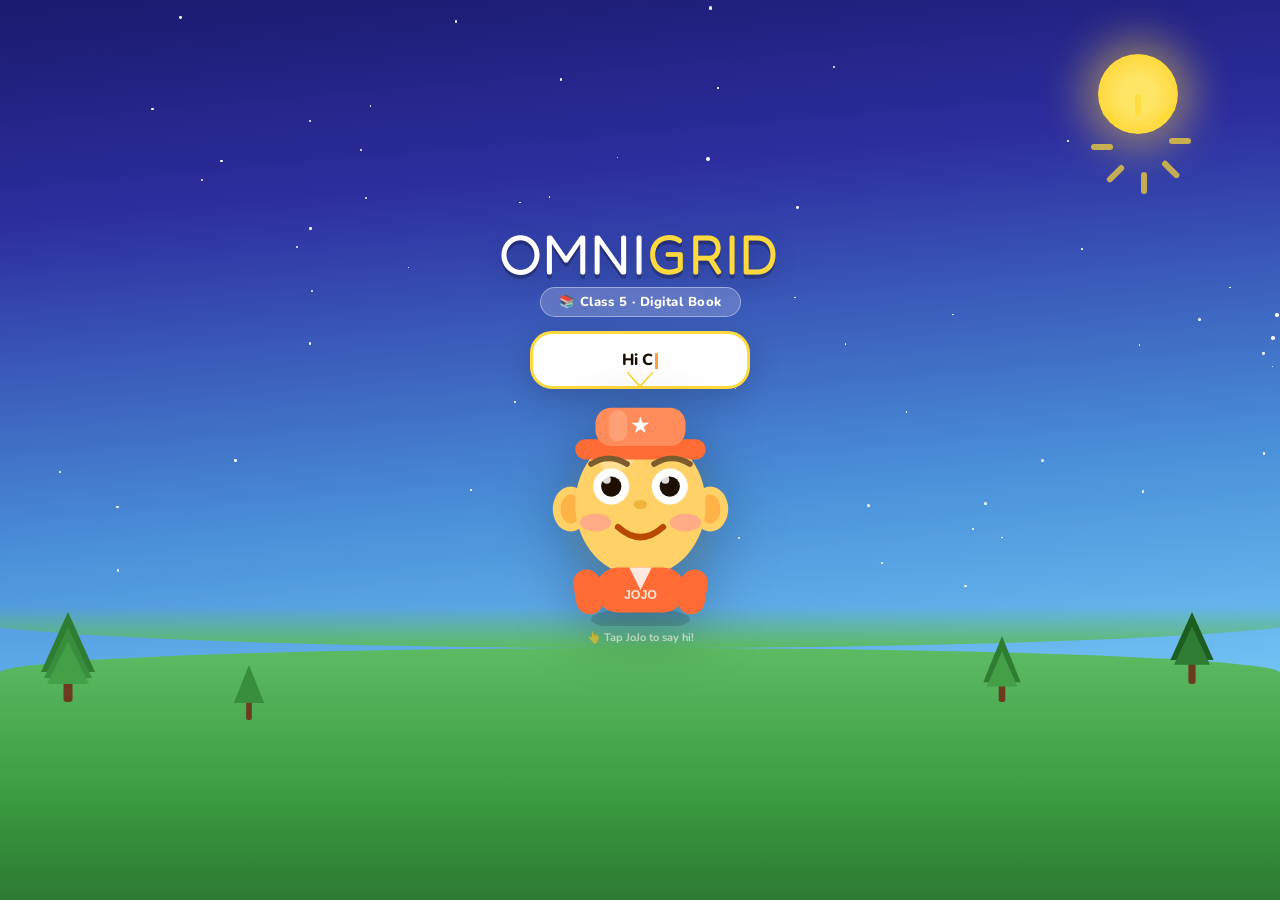
==== index.html @ 5eb19321 "Rename omnigrid_class5_v2.html to index.html" ====
<!DOCTYPE html>
<html lang="en">
<head>
<meta charset="UTF-8">
<meta name="viewport" content="width=device-width, initial-scale=1.0, maximum-scale=1.0, user-scalable=no">
<title>OMNIGRID – Class 5</title>
<link rel="preconnect" href="https://fonts.googleapis.com">
<link href="https://fonts.googleapis.com/css2?family=Fredoka+One&family=Nunito:wght@400;600;700;800;900&display=swap" rel="stylesheet">
<style>
/* ═══════════════════════════════════════
   RESET & BASE
═══════════════════════════════════════ */
*, *::before, *::after { margin:0; padding:0; box-sizing:border-box; -webkit-tap-highlight-color:transparent; }

html { font-size:16px; scroll-behavior:smooth; }

body {
  font-family:'Nunito', sans-serif;
  background:#FFFBF2;
  min-height:100vh;
  min-height:100dvh;
  overflow-x:hidden;
  -webkit-font-smoothing:antialiased;
}

img, svg { display:block; max-width:100%; }

button { font-family:'Nunito', sans-serif; cursor:pointer; border:none; outline:none; }
button:focus-visible { outline:3px solid #FF9F43; outline-offset:2px; }

/* ═══════════════════════════════════════
   SCREENS
═══════════════════════════════════════ */
.screen { display:none; min-height:100vh; min-height:100dvh; width:100%; flex-direction:column; }
.screen.active { display:flex; }

/* ═══════════════════════════════════════
   ██ SCREEN 1 – WELCOME (REDESIGN)
   Theme: Illustrated adventure world
   Sky gradient, stars, floating clouds,
   bold split layout on desktop,
   stacked on mobile
═══════════════════════════════════════ */
#welcome {
  background: linear-gradient(175deg, #1A1A6E 0%, #2D2D9F 22%, #4A90D9 55%, #72C3F5 78%, #B8E8FF 100%);
  position: relative;
  overflow: hidden;
  align-items: center;
  justify-content: center;
  padding: 0;
}

/* Stars layer */
.star-field {
  position: absolute;
  inset: 0;
  pointer-events: none;
  z-index: 0;
}
.star-dot {
  position: absolute;
  border-radius: 50%;
  background: #fff;
  animation: twinkle var(--dur, 3s) ease-in-out infinite alternate;
  animation-delay: var(--del, 0s);
}
@keyframes twinkle {
  0%   { opacity: 0.15; transform: scale(0.8); }
  100% { opacity: 0.95; transform: scale(1.2); }
}

/* Ground strip */
.ground {
  position: absolute;
  bottom: 0; left: 0; right: 0;
  height: 28%;
  background: linear-gradient(180deg, #5DBB63 0%, #3A9B40 60%, #2D7A32 100%);
  border-radius: 60% 60% 0 0 / 30px 30px 0 0;
  z-index: 1;
}
.ground-hills {
  position: absolute;
  bottom: 100%; left: -5%; right: -5%;
  height: 70px;
  background: linear-gradient(180deg, transparent 40%, #5DBB63 100%);
  border-radius: 50%;
}

/* Clouds */
.cloud {
  position: absolute;
  background: rgba(255,255,255,0.88);
  border-radius: 50px;
  z-index: 2;
  pointer-events: none;
  animation: cloudDrift var(--spd, 18s) linear infinite;
}
.cloud::before, .cloud::after {
  content: '';
  position: absolute;
  background: rgba(255,255,255,0.88);
  border-radius: 50%;
}
@keyframes cloudDrift {
  0%   { transform: translateX(-120%); }
  100% { transform: translateX(120vw); }
}

/* Sun */
.sun {
  position: absolute;
  top: 6%; right: 8%;
  width: 80px; height: 80px;
  background: radial-gradient(circle, #FFE566 30%, #FFD93D 70%, #FFA500 100%);
  border-radius: 50%;
  box-shadow: 0 0 40px 15px rgba(255,217,61,0.45);
  animation: sunPulse 4s ease-in-out infinite;
  z-index: 2;
}
@keyframes sunPulse {
  0%,100% { box-shadow: 0 0 40px 15px rgba(255,217,61,0.45); }
  50%      { box-shadow: 0 0 60px 25px rgba(255,217,61,0.65); }
}
/* Sun rays */
.sun-ray {
  position: absolute;
  top: 50%; left: 50%;
  width: 6px; height: 22px;
  background: rgba(255,220,50,0.7);
  border-radius: 3px;
  transform-origin: 3px 50px;
  animation: sunRayRotate 8s linear infinite;
}
@keyframes sunRayRotate { to { transform: rotate(360deg); } }

/* Welcome inner layout */
.welcome-inner {
  position: relative;
  z-index: 10;
  display: flex;
  flex-direction: column;
  align-items: center;
  justify-content: center;
  width: 100%;
  min-height: 100vh;
  min-height: 100dvh;
  padding: 20px 16px 40px;
  gap: 0;
}

/* OMNIGRID brand at top */
.brand-top {
  display: flex;
  flex-direction: column;
  align-items: center;
  margin-bottom: 14px;
  animation: fadeDown 0.7s ease both;
}
@keyframes fadeDown {
  from { opacity:0; transform:translateY(-24px); }
  to   { opacity:1; transform:translateY(0); }
}
.brand-logo {
  font-family: 'Fredoka One', cursive;
  font-size: clamp(34px, 8vw, 56px);
  color: #fff;
  text-shadow: 0 4px 0 rgba(0,0,0,0.25), 0 8px 24px rgba(0,0,0,0.2);
  letter-spacing: 2px;
  line-height: 1;
}
.brand-logo span { color: #FFD93D; }
.brand-sub {
  background: rgba(255,255,255,0.2);
  backdrop-filter: blur(8px);
  border: 1.5px solid rgba(255,255,255,0.4);
  border-radius: 20px;
  padding: 5px 18px;
  font-size: 13px;
  font-weight: 800;
  color: #fff;
  margin-top: 6px;
  letter-spacing: 0.5px;
}

/* JoJo + bubble area */
.jojo-scene {
  position: relative;
  display: flex;
  flex-direction: column;
  align-items: center;
  gap: 0;
  margin-bottom: 10px;
}

/* Dialogue bubble (above JoJo) */
.dialogue-bubble {
  background: #fff;
  border: 3px solid #FFD93D;
  border-radius: 22px;
  padding: 14px 22px;
  max-width: min(300px, 85vw);
  min-width: 220px;
  min-height: 58px;
  display: flex;
  align-items: center;
  justify-content: center;
  box-shadow: 0 8px 32px rgba(0,0,0,0.18);
  position: relative;
  margin-bottom: 12px;
  animation: bubbleIn 0.5s cubic-bezier(.34,1.56,.64,1) 0.3s both;
}
@keyframes bubbleIn {
  from { opacity:0; transform:scale(0.7) translateY(-10px); }
  to   { opacity:1; transform:scale(1) translateY(0); }
}
.dialogue-bubble::after {
  content: '';
  position: absolute;
  bottom: -16px; left: 50%;
  transform: translateX(-50%);
  border: 14px solid transparent;
  border-top: 16px solid #FFD93D;
}
.dialogue-bubble::before {
  content: '';
  position: absolute;
  bottom: -11px; left: 50%;
  transform: translateX(-50%);
  border: 12px solid transparent;
  border-top: 13px solid #fff;
  z-index: 1;
}
#bubble-text {
  font-size: clamp(13px, 3.5vw, 16px);
  font-weight: 800;
  color: #1A1000;
  line-height: 1.5;
  text-align: center;
}
.cursor {
  display: inline-block;
  width: 2.5px; height: 16px;
  background: #FF9F43;
  margin-left: 2px;
  vertical-align: middle;
  animation: blink 0.75s infinite;
}
@keyframes blink { 0%,100%{opacity:1;} 50%{opacity:0;} }

/* JoJo wrapper */
.jojo-wrap {
  position: relative;
  cursor: pointer;
  animation: jojoFloat 3.2s ease-in-out infinite;
  user-select: none;
  -webkit-user-select: none;
}
@keyframes jojoFloat {
  0%,100% { transform: translateY(0) rotate(-1deg); }
  50%      { transform: translateY(-14px) rotate(1deg); }
}
.jojo-wrap.bounce {
  animation: jojoBounce 0.55s cubic-bezier(.36,.07,.19,.97) both;
}
@keyframes jojoBounce {
  0%   { transform: scale(1); }
  20%  { transform: scale(1.18, 0.82); }
  40%  { transform: scale(0.88, 1.14) translateY(-18px); }
  60%  { transform: scale(1.05, 0.96); }
  80%  { transform: scale(0.97, 1.03) translateY(-5px); }
  100% { transform: scale(1); }
}
.jojo-entrance {
  animation: jojoEntrance 0.85s cubic-bezier(.34,1.56,.64,1) both !important;
}
@keyframes jojoEntrance {
  0%   { transform: scale(0) translateY(60px) rotate(-15deg); opacity:0; }
  60%  { transform: scale(1.12) translateY(-8px) rotate(4deg); opacity:1; }
  80%  { transform: scale(0.96) translateY(3px) rotate(-1deg); }
  100% { transform: scale(1) translateY(0) rotate(0deg); opacity:1; }
}
.jojo-glow {
  position: absolute;
  top:50%; left:50%;
  transform: translate(-50%,-50%);
  width: 180px; height: 180px;
  border-radius: 50%;
  background: radial-gradient(circle, rgba(255,220,80,0.3) 0%, transparent 68%);
  animation: glowPulse 2.8s ease-in-out infinite;
  pointer-events: none;
}
@keyframes glowPulse {
  0%,100% { opacity:0.4; transform:translate(-50%,-50%) scale(1); }
  50%      { opacity:1;   transform:translate(-50%,-50%) scale(1.2); }
}

/* Tap hint */
.tap-hint {
  font-size: 11px;
  font-weight: 700;
  color: rgba(255,255,255,0.7);
  margin-top: 4px;
  animation: hintPulse 2s ease-in-out infinite;
}
@keyframes hintPulse {
  0%,100%{opacity:0.5;} 50%{opacity:1;}
}

/* CTA Button */
.enter-btn {
  display: none;
  margin-top: 16px;
  background: linear-gradient(135deg, #FF6B35 0%, #FF9F43 100%);
  color: #fff;
  border: none;
  border-radius: 50px;
  padding: clamp(13px,3vw,16px) clamp(32px,8vw,52px);
  font-family: 'Fredoka One', cursive;
  font-size: clamp(18px, 4.5vw, 22px);
  letter-spacing: 0.8px;
  box-shadow: 0 6px 0 #C04A00, 0 10px 28px rgba(255,107,53,0.45);
  transition: all 0.15s;
  animation: btnPop 0.5s cubic-bezier(.34,1.56,.64,1) both;
  position: relative;
  top: 0;
}
@keyframes btnPop {
  from { opacity:0; transform:scale(0.7); }
  to   { opacity:1; transform:scale(1); }
}
.enter-btn:hover  { transform:translateY(-3px); box-shadow:0 9px 0 #C04A00, 0 14px 32px rgba(255,107,53,0.5); }
.enter-btn:active { transform:translateY(3px);  box-shadow:0 3px 0 #C04A00, 0 5px 16px rgba(255,107,53,0.3); top:3px; }

/* Decorative trees on ground */
.tree {
  position: absolute;
  bottom: 0;
  z-index: 3;
  pointer-events: none;
}

/* Sparkles */
.sparkle-item {
  position: fixed;
  font-size: 20px;
  pointer-events: none;
  z-index: 999;
  animation: sparkleUp 1.1s ease-out forwards;
}
@keyframes sparkleUp {
  0%   { opacity:1; transform:translateY(0) scale(1) rotate(0deg); }
  100% { opacity:0; transform:translateY(-100px) scale(0.2) rotate(180deg); }
}

/* ═══════════════════════════════════════
   ██ SCREEN 2 – SUBJECTS
═══════════════════════════════════════ */
#subjects { background: #FFFBF2; overflow-y: auto; }

.subj-header {
  background: #fff;
  padding: 12px 16px;
  display: flex;
  align-items: center;
  justify-content: space-between;
  box-shadow: 0 2px 14px rgba(0,0,0,0.09);
  position: sticky;
  top: 0;
  z-index: 20;
}
.subj-logo {
  font-family: 'Fredoka One', cursive;
  font-size: clamp(22px, 5vw, 28px);
  background: linear-gradient(135deg, #FF6B35, #FF9F43, #FFD93D);
  -webkit-background-clip: text;
  -webkit-text-fill-color: transparent;
  background-clip: text;
}
.header-class {
  font-family: 'Fredoka One', cursive;
  font-size: 14px;
  color: #FF6B35;
}
.jojo-mini {
  cursor: pointer;
  animation: jojoFloat 3s ease-in-out infinite;
  flex-shrink: 0;
}
.jojo-mini:hover { transform: scale(1.12); }

.subj-hero {
  text-align: center;
  padding: clamp(16px, 4vw, 28px) 16px 8px;
}
.subj-hero h2 {
  font-family: 'Fredoka One', cursive;
  font-size: clamp(22px, 5.5vw, 30px);
  color: #FF6B35;
  margin-bottom: 4px;
}
.subj-hero p {
  font-size: clamp(13px, 3.2vw, 15px);
  color: #7A5C3A;
  font-weight: 700;
}

.subjects-grid {
  display: grid;
  grid-template-columns: repeat(3, 1fr);
  gap: clamp(12px, 3vw, 20px);
  padding: clamp(14px, 4vw, 22px) clamp(12px, 4vw, 28px) clamp(80px,18vw,100px);
  max-width: 820px;
  margin: 0 auto;
  width: 100%;
}

@media (max-width: 480px) {
  .subjects-grid {
    grid-template-columns: repeat(2, 1fr);
    gap: 12px;
    padding: 12px 12px 90px;
  }
}

.subj-card {
  border-radius: clamp(16px, 4vw, 24px);
  padding: clamp(18px, 4vw, 28px) 10px clamp(14px, 3.5vw, 22px);
  display: flex;
  flex-direction: column;
  align-items: center;
  gap: 8px;
  cursor: pointer;
  transition: transform 0.22s cubic-bezier(.4,0,.2,1), box-shadow 0.22s;
  box-shadow: 0 4px 18px rgba(0,0,0,0.12);
  position: relative;
  overflow: hidden;
  border: 3px solid rgba(255,255,255,0.5);
  animation: cardIn 0.5s ease both;
  -webkit-tap-highlight-color: transparent;
  touch-action: manipulation;
}
@keyframes cardIn {
  from { opacity:0; transform:translateY(28px) scale(0.9); }
  to   { opacity:1; transform:translateY(0) scale(1); }
}
.subj-card:hover  { transform:translateY(-6px) scale(1.04); box-shadow:0 14px 36px rgba(0,0,0,0.18); }
.subj-card:active { transform:scale(0.95); }
.card-shine {
  position: absolute;
  top: -30px; right: -30px;
  width: 80px; height: 80px;
  border-radius: 50%;
  background: rgba(255,255,255,0.3);
  pointer-events: none;
}
.subj-icon {
  font-size: clamp(36px, 8vw, 52px);
  filter: drop-shadow(0 3px 6px rgba(0,0,0,0.14));
  line-height: 1;
}
.subj-name {
  font-family: 'Fredoka One', cursive;
  font-size: clamp(14px, 3.5vw, 19px);
  text-align: center;
  line-height: 1.2;
}
.subj-chapters {
  font-size: clamp(10px, 2.5vw, 12px);
  font-weight: 800;
  background: rgba(0,0,0,0.12);
  border-radius: 10px;
  padding: 3px 10px;
}

/* Floating JoJo tip */
.jojo-float-msg {
  position: fixed;
  bottom: 18px; right: 16px;
  z-index: 50;
  display: none;
  flex-direction: column;
  align-items: flex-end;
  gap: 6px;
}
.jojo-float-bubble {
  background: #fff;
  border: 2.5px solid #FFD93D;
  border-radius: 14px;
  padding: 9px 14px;
  font-size: clamp(11px, 3vw, 13px);
  font-weight: 800;
  color: #2D1800;
  box-shadow: 0 4px 18px rgba(255,180,60,0.22);
  max-width: min(190px, 55vw);
  text-align: center;
  position: relative;
}
.jojo-float-bubble::after {
  content: '';
  position: absolute;
  bottom: -12px; right: 18px;
  border: 10px solid transparent;
  border-top: 12px solid #FFD93D;
}
.jojo-float-bubble::before {
  content: '';
  position: absolute;
  bottom: -8px; right: 20px;
  border: 8px solid transparent;
  border-top: 10px solid #fff;
  z-index: 1;
}

/* ═══════════════════════════════════════
   ██ SCREEN 3 – CHAPTER VIEW
═══════════════════════════════════════ */
#chapter-view { background: #FFFBF2; overflow-y: auto; }

.chap-header {
  padding: 12px 16px;
  display: flex;
  align-items: center;
  gap: 10px;
  position: sticky;
  top: 0;
  z-index: 20;
  box-shadow: 0 4px 18px rgba(0,0,0,0.14);
}
.back-btn {
  background: rgba(255,255,255,0.28);
  border-radius: 12px;
  padding: 8px 14px;
  font-family: 'Fredoka One', cursive;
  font-size: clamp(14px, 3.5vw, 16px);
  transition: background 0.18s;
  flex-shrink: 0;
}
.back-btn:hover { background: rgba(255,255,255,0.45); }
.chap-header-title {
  font-family: 'Fredoka One', cursive;
  font-size: clamp(18px, 4.5vw, 22px);
  flex: 1;
  white-space: nowrap;
  overflow: hidden;
  text-overflow: ellipsis;
}
.chap-header-icon { font-size: clamp(22px, 5vw, 28px); flex-shrink: 0; }

.chap-content {
  padding: clamp(16px, 4vw, 26px);
  max-width: 700px;
  margin: 0 auto;
  width: 100%;
}

.chap-welcome {
  background: #fff;
  border-radius: clamp(16px, 4vw, 22px);
  padding: clamp(14px, 3.5vw, 20px) clamp(14px, 4vw, 22px);
  margin-bottom: 18px;
  box-shadow: 0 4px 18px rgba(0,0,0,0.08);
  display: flex;
  align-items: center;
  gap: clamp(12px, 3vw, 18px);
  border-left: 6px solid #FFD93D;
}
.chap-welcome-text h3 {
  font-family: 'Fredoka One', cursive;
  font-size: clamp(15px, 4vw, 20px);
  margin-bottom: 3px;
}
.chap-welcome-text p {
  font-size: clamp(11px, 2.8vw, 13px);
  color: #7A5C3A;
  font-weight: 700;
}

.chap-list-title {
  font-family: 'Fredoka One', cursive;
  font-size: clamp(16px, 4vw, 20px);
  color: #444;
  margin-bottom: 12px;
}

.chap-item {
  background: #fff;
  border-radius: clamp(12px, 3vw, 16px);
  padding: clamp(12px, 3vw, 16px) clamp(14px, 3.5vw, 20px);
  margin-bottom: 10px;
  display: flex;
  align-items: center;
  gap: clamp(12px, 3vw, 16px);
  cursor: pointer;
  transition: transform 0.2s, box-shadow 0.2s, border-color 0.2s;
  box-shadow: 0 2px 10px rgba(0,0,0,0.06);
  border: 2.5px solid transparent;
  touch-action: manipulation;
}
.chap-item:hover  { transform:translateX(6px); box-shadow:0 6px 22px rgba(0,0,0,0.12); }
.chap-item:active { transform:scale(0.97); }
.chap-num {
  width: clamp(32px,8vw,40px);
  height: clamp(32px,8vw,40px);
  border-radius: clamp(8px,2vw,12px);
  display: flex;
  align-items: center;
  justify-content: center;
  font-family: 'Fredoka One', cursive;
  font-size: clamp(13px,3.5vw,16px);
  color: #fff;
  flex-shrink: 0;
}
.chap-info { flex: 1; min-width: 0; }
.chap-info h4 {
  font-size: clamp(13px, 3.2vw, 15px);
  font-weight: 800;
  color: #1E1E1E;
  margin-bottom: 2px;
  white-space: nowrap;
  overflow: hidden;
  text-overflow: ellipsis;
}
.chap-info span {
  font-size: clamp(10px, 2.5vw, 12px);
  color: #aaa;
  font-weight: 700;
}
.chap-arrow { font-size: 20px; color: #ddd; flex-shrink: 0; }
</style>
</head>
<body>

<!-- ════════════════════════════════════
     SCREEN 1 — WELCOME
════════════════════════════════════ -->
<div class="screen active" id="welcome">

  <!-- Star field (built by JS) -->
  <div class="star-field" id="star-field"></div>

  <!-- Sun -->
  <div class="sun">
    <div class="sun-ray" style="transform:rotate(0deg) translateX(-3px)"></div>
    <div class="sun-ray" style="transform:rotate(45deg) translateX(-3px)"></div>
    <div class="sun-ray" style="transform:rotate(90deg) translateX(-3px)"></div>
    <div class="sun-ray" style="transform:rotate(135deg) translateX(-3px)"></div>
    <div class="sun-ray" style="transform:rotate(180deg) translateX(-3px)"></div>
    <div class="sun-ray" style="transform:rotate(225deg) translateX(-3px)"></div>
    <div class="sun-ray" style="transform:rotate(270deg) translateX(-3px)"></div>
    <div class="sun-ray" style="transform:rotate(315deg) translateX(-3px)"></div>
  </div>

  <!-- Clouds (built by JS) -->
  <div id="cloud-layer"></div>

  <!-- Ground -->
  <div class="ground">
    <div class="ground-hills"></div>
  </div>

  <!-- Trees (SVG inline) -->
  <svg class="tree" style="left:3%;bottom:22%;width:clamp(36px,8vw,60px)" viewBox="0 0 40 60" fill="none">
    <rect x="17" y="38" width="6" height="22" rx="2" fill="#6B3A1F"/>
    <polygon points="20,0 38,40 2,40" fill="#2E7D32"/>
    <polygon points="20,10 36,44 4,44" fill="#388E3C"/>
    <polygon points="20,20 34,48 6,48" fill="#43A047"/>
  </svg>
  <svg class="tree" style="right:5%;bottom:24%;width:clamp(28px,6vw,48px)" viewBox="0 0 40 60" fill="none">
    <rect x="17" y="38" width="6" height="22" rx="2" fill="#6B3A1F"/>
    <polygon points="20,0 38,40 2,40" fill="#1B5E20"/>
    <polygon points="20,12 35,44 5,44" fill="#2E7D32"/>
  </svg>
  <svg class="tree" style="left:18%;bottom:20%;width:clamp(22px,5vw,38px)" viewBox="0 0 40 60" fill="none">
    <rect x="17" y="38" width="6" height="22" rx="2" fill="#6B3A1F"/>
    <polygon points="20,2 36,42 4,42" fill="#388E3C"/>
  </svg>
  <svg class="tree" style="right:20%;bottom:22%;width:clamp(26px,6vw,44px)" viewBox="0 0 40 60" fill="none">
    <rect x="17" y="38" width="6" height="22" rx="2" fill="#6B3A1F"/>
    <polygon points="20,0 37,42 3,42" fill="#2E7D32"/>
    <polygon points="20,14 34,46 6,46" fill="#43A047"/>
  </svg>

  <!-- Welcome content -->
  <div class="welcome-inner">

    <!-- Brand -->
    <div class="brand-top">
      <div class="brand-logo">OMNI<span>GRID</span></div>
      <div class="brand-sub">📚 Class 5 · Digital Book</div>
    </div>

    <!-- JoJo scene -->
    <div class="jojo-scene">
      <!-- Bubble above JoJo -->
      <div class="dialogue-bubble">
        <div id="bubble-text"><span class="cursor"></span></div>
      </div>

      <!-- JoJo -->
      <div class="jojo-wrap jojo-entrance" id="jojo-welcome" onclick="pokeJoJo()">
        <div class="jojo-glow"></div>
        <svg id="welcome-svg" viewBox="0 0 80 100"
             width="clamp(140px,35vw,185px)" height="clamp(170px,43vw,225px)"
             style="width:clamp(140px,35vw,185px);height:auto;filter:drop-shadow(0 12px 30px rgba(0,0,0,0.28))">
          <ellipse cx="40" cy="97" rx="22" ry="5" fill="rgba(0,0,0,0.15)"/>
          <!-- Ears -->
          <ellipse cx="9"  cy="48" rx="8" ry="10" fill="#FFD166"/>
          <ellipse cx="9"  cy="48" rx="4.5" ry="6.5" fill="#FFB347"/>
          <ellipse cx="71" cy="48" rx="8" ry="10" fill="#FFD166"/>
          <ellipse cx="71" cy="48" rx="4.5" ry="6.5" fill="#FFB347"/>
          <!-- Head -->
          <ellipse cx="40" cy="46" rx="29" ry="32" fill="#FFD166"/>
          <ellipse cx="30" cy="26" rx="8" ry="5" fill="rgba(255,255,255,0.28)" transform="rotate(-20,30,26)"/>
          <!-- Hat brim -->
          <rect x="11" y="17" width="58" height="9" rx="4.5" fill="#FF6B35"/>
          <!-- Hat top -->
          <rect x="20" y="3"  width="40" height="17" rx="7" fill="#FF8C5A"/>
          <rect x="26" y="4"  width="8"  height="14" rx="4" fill="rgba(255,255,255,0.18)"/>
          <text x="40" y="14" font-size="10" fill="#fff" text-anchor="middle" font-family="Arial">★</text>
          <!-- Shirt -->
          <rect x="20" y="74" width="40" height="20" rx="10" fill="#FF6B35"/>
          <polygon points="35,74 45,74 40,84" fill="white" opacity="0.85"/>
          <text x="40" y="88" font-size="5.5" fill="#ffe8d6" text-anchor="middle" font-family="Arial" font-weight="bold">JOJO</text>
          <!-- Arms -->
          <rect x="9"  y="75" width="12" height="20" rx="6" fill="#FF6B35" transform="rotate(-10,15,75)"/>
          <rect x="59" y="75" width="12" height="20" rx="6" fill="#FF6B35" transform="rotate(10,65,75)"/>
          <!-- Blush -->
          <ellipse id="wbl" cx="20" cy="54" rx="7" ry="4" fill="#FF9999" opacity="0.65"/>
          <ellipse id="wbr" cx="60" cy="54" rx="7" ry="4" fill="#FF9999" opacity="0.65"/>
          <!-- Eyebrows -->
          <path id="webl" d="M18,28 Q26,23 34,28" stroke="#7c5c2e" stroke-width="2.5" fill="none" stroke-linecap="round"/>
          <path id="webr" d="M46,28 Q54,23 62,28" stroke="#7c5c2e" stroke-width="2.5" fill="none" stroke-linecap="round"/>
          <!-- Eye whites -->
          <ellipse cx="27" cy="38" rx="8" ry="8" fill="white"/>
          <ellipse cx="53" cy="38" rx="8" ry="8" fill="white"/>
          <!-- Pupils -->
          <circle id="wpl" cx="27" cy="38" r="4.5" fill="#1E1000"/>
          <circle id="wpr" cx="53" cy="38" r="4.5" fill="#1E1000"/>
          <!-- Eye shine -->
          <circle cx="25" cy="35" r="1.8" fill="white" opacity="0.85"/>
          <circle cx="51" cy="35" r="1.8" fill="white" opacity="0.85"/>
          <!-- Wink line (hidden) -->
          <path id="wwink" d="M46,36 Q53,42 60,36" stroke="#1E1000" stroke-width="2.5" fill="none" stroke-linecap="round" opacity="0"/>
          <!-- Nose -->
          <ellipse cx="40" cy="46" rx="3" ry="2" fill="#e8a020" opacity="0.6"/>
          <!-- Mouth -->
          <path id="wmouth" d="M30,56 Q40,65 50,56" stroke="#B84A00" stroke-width="2.8" fill="none" stroke-linecap="round"/>
        </svg>
      </div>
      <div class="tap-hint">👆 Tap JoJo to say hi!</div>
    </div>

    <!-- CTA -->
    <button class="enter-btn" id="enter-btn" onclick="goToSubjects()">
      Let's Go! 🚀
    </button>

  </div>
</div>

<!-- ════════════════════════════════════
     SCREEN 2 — SUBJECTS
════════════════════════════════════ -->
<div class="screen" id="subjects">
  <div class="subj-header">
    <div class="subj-logo">OMNIGRID</div>
    <div class="header-class">Class 5 📚</div>
    <div class="jojo-mini" onclick="miniJoJoClick()" title="Ask JoJo">
      <svg viewBox="0 0 80 100" width="44" height="52">
        <ellipse cx="9"  cy="48" rx="7" ry="9" fill="#FFD166"/>
        <ellipse cx="71" cy="48" rx="7" ry="9" fill="#FFD166"/>
        <ellipse cx="40" cy="46" rx="28" ry="30" fill="#FFD166"/>
        <rect x="12" y="18" width="56" height="8" rx="4" fill="#FF6B35"/>
        <rect x="22" y="5"  width="36" height="16" rx="6" fill="#FF8C5A"/>
        <text x="40" y="16" font-size="9" fill="#fff" text-anchor="middle">★</text>
        <ellipse cx="27" cy="38" rx="7" ry="7" fill="white"/>
        <ellipse cx="53" cy="38" rx="7" ry="7" fill="white"/>
        <circle cx="27" cy="38" r="4" fill="#1E1000"/>
        <circle cx="53" cy="38" r="4" fill="#1E1000"/>
        <circle cx="25" cy="35" r="1.5" fill="white"/>
        <circle cx="51" cy="35" r="1.5" fill="white"/>
        <ellipse cx="20" cy="53" rx="6" ry="3.5" fill="#FF9999" opacity="0.65"/>
        <ellipse cx="60" cy="53" rx="6" ry="3.5" fill="#FF9999" opacity="0.65"/>
        <path d="M30,56 Q40,64 50,56" stroke="#B84A00" stroke-width="2.5" fill="none" stroke-linecap="round"/>
        <rect x="22" y="74" width="36" height="18" rx="9" fill="#FF6B35"/>
      </svg>
    </div>
  </div>

  <div class="subj-hero">
    <h2>What do you want to learn? 🎯</h2>
    <p>Pick a subject and start your adventure!</p>
  </div>

  <div class="subjects-grid">
    <div class="subj-card" style="background:linear-gradient(145deg,#FFD93D,#F4C200);animation-delay:0.05s" onclick="openSubject('maths')">
      <div class="card-shine"></div>
      <div class="subj-icon">🔢</div>
      <div class="subj-name" style="color:#5A2800;">Mathematics</div>
      <div class="subj-chapters" style="color:#5A2800;">14 Chapters</div>
    </div>
    <div class="subj-card" style="background:linear-gradient(145deg,#06D6A0,#00B884);animation-delay:0.10s" onclick="openSubject('science')">
      <div class="card-shine"></div>
      <div class="subj-icon">🔬</div>
      <div class="subj-name" style="color:#002A1E;">Science</div>
      <div class="subj-chapters" style="color:#002A1E;">15 Chapters</div>
    </div>
    <div class="subj-card" style="background:linear-gradient(145deg,#4CC9F0,#1AAFDC);animation-delay:0.15s" onclick="openSubject('english')">
      <div class="card-shine"></div>
      <div class="subj-icon">📖</div>
      <div class="subj-name" style="color:#002233;">English</div>
      <div class="subj-chapters" style="color:#002233;">10 Chapters</div>
    </div>
    <div class="subj-card" style="background:linear-gradient(145deg,#56CFE1,#2EB8CC);animation-delay:0.20s" onclick="openSubject('evs')">
      <div class="card-shine"></div>
      <div class="subj-icon">🌿</div>
      <div class="subj-name" style="color:#00303A;">EVS</div>
      <div class="subj-chapters" style="color:#00303A;">22 Chapters</div>
    </div>
    <div class="subj-card" style="background:linear-gradient(145deg,#FF9F43,#E07B00);animation-delay:0.25s" onclick="openSubject('hindi')">
      <div class="card-shine"></div>
      <div class="subj-icon">🪔</div>
      <div class="subj-name" style="color:#2D0F00;">Hindi</div>
      <div class="subj-chapters" style="color:#2D0F00;">18 Chapters</div>
    </div>
    <div class="subj-card" style="background:linear-gradient(145deg,#C77DFF,#A855F7);animation-delay:0.30s" onclick="openSubject('sst')">
      <div class="card-shine"></div>
      <div class="subj-icon">🌍</div>
      <div class="subj-name" style="color:#1A0030;">Social Studies</div>
      <div class="subj-chapters" style="color:#1A0030;">20 Chapters</div>
    </div>
  </div>

  <!-- Floating JoJo -->
  <div class="jojo-float-msg" id="float-jojo">
    <div class="jojo-float-bubble" id="float-bubble">Click any subject to begin! 😊</div>
    <div class="jojo-mini" onclick="miniJoJoClick()">
      <svg viewBox="0 0 80 100" width="50" height="60">
        <ellipse cx="9"  cy="48" rx="7" ry="9" fill="#FFD166"/>
        <ellipse cx="71" cy="48" rx="7" ry="9" fill="#FFD166"/>
        <ellipse cx="40" cy="46" rx="28" ry="30" fill="#FFD166"/>
        <rect x="12" y="18" width="56" height="8" rx="4" fill="#FF6B35"/>
        <rect x="22" y="5"  width="36" height="16" rx="6" fill="#FF8C5A"/>
        <text x="40" y="16" font-size="9" fill="#fff" text-anchor="middle">★</text>
        <ellipse cx="27" cy="38" rx="7" ry="7" fill="white"/>
        <ellipse cx="53" cy="38" rx="7" ry="7" fill="white"/>
        <circle cx="27" cy="38" r="4" fill="#1E1000"/>
        <circle cx="53" cy="38" r="4" fill="#1E1000"/>
        <circle cx="25" cy="35" r="1.5" fill="white"/>
        <circle cx="51" cy="35" r="1.5" fill="white"/>
        <ellipse cx="20" cy="53" rx="6" ry="3.5" fill="#FF9999" opacity="0.65"/>
        <ellipse cx="60" cy="53" rx="6" ry="3.5" fill="#FF9999" opacity="0.65"/>
        <path d="M30,56 Q40,64 50,56" stroke="#B84A00" stroke-width="2.5" fill="none" stroke-linecap="round"/>
        <rect x="22" y="74" width="36" height="18" rx="9" fill="#FF6B35"/>
      </svg>
    </div>
  </div>
</div>

<!-- ════════════════════════════════════
     SCREEN 3 — CHAPTER VIEW
════════════════════════════════════ -->
<div class="screen" id="chapter-view">
  <div class="chap-header" id="chap-header">
    <button class="back-btn" id="chap-back-btn" onclick="goBack()">← Back</button>
    <div class="chap-header-title" id="chap-title">Mathematics</div>
    <div class="chap-header-icon" id="chap-icon">🔢</div>
  </div>
  <div class="chap-content">
    <div class="chap-welcome" id="chap-welcome-bar">
      <svg viewBox="0 0 80 100" width="52" height="64" style="flex-shrink:0">
        <ellipse cx="9"  cy="48" rx="7" ry="9" fill="#FFD166"/>
        <ellipse cx="71" cy="48" rx="7" ry="9" fill="#FFD166"/>
        <ellipse cx="40" cy="46" rx="28" ry="30" fill="#FFD166"/>
        <rect x="12" y="18" width="56" height="8" rx="4" fill="#FF6B35"/>
        <rect x="22" y="5"  width="36" height="16" rx="6" fill="#FF8C5A"/>
        <text x="40" y="16" font-size="9" fill="#fff" text-anchor="middle">★</text>
        <ellipse cx="27" cy="38" rx="7" ry="7" fill="white"/>
        <ellipse cx="53" cy="38" rx="7" ry="7" fill="white"/>
        <circle cx="27" cy="38" r="4" fill="#1E1000"/>
        <circle cx="53" cy="38" r="4" fill="#1E1000"/>
        <circle cx="25" cy="35" r="1.5" fill="white"/>
        <circle cx="51" cy="35" r="1.5" fill="white"/>
        <ellipse cx="20" cy="53" rx="6" ry="3.5" fill="#FF9999" opacity="0.65"/>
        <ellipse cx="60" cy="53" rx="6" ry="3.5" fill="#FF9999" opacity="0.65"/>
        <path d="M30,56 Q40,64 50,56" stroke="#B84A00" stroke-width="2.5" fill="none" stroke-linecap="round"/>
        <rect x="22" y="74" width="36" height="18" rx="9" fill="#FF6B35"/>
      </svg>
      <div class="chap-welcome-text">
        <h3 id="chap-jojo-msg">Let's learn Maths! 🔢</h3>
        <p id="chap-jojo-sub">Pick a chapter and let's begin your adventure!</p>
      </div>
    </div>
    <div class="chap-list-title" id="chap-list-title">📋 Chapters</div>
    <div id="chap-list"></div>
  </div>
</div>

<script>
/* ══ Build stars ══════════════════════════════ */
(function(){
  const sf = document.getElementById('star-field');
  for(let i=0;i<55;i++){
    const s = document.createElement('div');
    s.className = 'star-dot';
    const sz = Math.random()*3+1;
    s.style.cssText = `
      width:${sz}px;height:${sz}px;
      left:${Math.random()*100}%;
      top:${Math.random()*65}%;
      --dur:${2+Math.random()*4}s;
      --del:${Math.random()*4}s;
    `;
    sf.appendChild(s);
  }
})();

/* ══ Build clouds ═════════════════════════════ */
(function(){
  const cl = document.getElementById('cloud-layer');
  const clouds = [
    {w:120,h:38,top:'12%',spd:'22s',del:'0s',op:0.82},
    {w:90, h:28,top:'20%',spd:'30s',del:'8s', op:0.70},
    {w:150,h:44,top:'8%', spd:'18s',del:'14s',op:0.88},
    {w:80, h:25,top:'28%',spd:'26s',del:'5s', op:0.65},
    {w:110,h:34,top:'16%',spd:'34s',del:'20s',op:0.75},
  ];
  clouds.forEach(c=>{
    const d = document.createElement('div');
    d.className = 'cloud';
    d.style.cssText = `
      width:${c.w}px;height:${c.h}px;
      top:${c.top};left:-160px;
      opacity:${c.op};
      --spd:${c.spd};
      animation-delay:${c.del};
    `;
    d.style.setProperty('--spd',c.spd);
    d.style.animation = `cloudDrift ${c.spd} linear ${c.del} infinite`;
    // Puff bumps
    d.style.borderRadius = '50px';
    const b1 = document.createElement('div');
    b1.style.cssText=`width:${c.w*0.45}px;height:${c.h*1.3}px;top:-${c.h*0.35}px;left:${c.w*0.18}px;border-radius:50%;position:absolute;background:inherit`;
    d.style.background='rgba(255,255,255,0.88)';
    b1.style.background='rgba(255,255,255,0.88)';
    const b2 = document.createElement('div');
    b2.style.cssText=`width:${c.w*0.35}px;height:${c.h*1.1}px;top:-${c.h*0.25}px;left:${c.w*0.5}px;border-radius:50%;position:absolute;background:rgba(255,255,255,0.88)`;
    d.appendChild(b1); d.appendChild(b2);
    cl.appendChild(d);
  });
})();

/* ══ Subject data ═════════════════════════════ */
const subjects = {
  maths:{
    name:"Mathematics",icon:"🔢",
    headerBg:"linear-gradient(135deg,#FFD93D,#F4A800)",
    headerTxt:"#4A2000",
    numBg:"linear-gradient(135deg,#FF9F43,#E07B00)",
    borderCol:"#FFD93D",
    jojoMsg:"Let's crush some Maths today! 🔢💪",
    jojoSub:"Numbers, shapes & patterns — all fun!",
    chapters:["The Fish Tale","Shapes and Angles","How Many Squares?","Parts and Wholes","Does it Look the Same?","Be My Multiple","Can You See the Pattern?","Mapping Your Way","Boxes and Sketches","Tenths and Hundredths","Area and its Boundary","Smart Charts","Ways to Multiply and Divide","How Big? How Heavy?"]
  },
  science:{
    name:"Science",icon:"🔬",
    headerBg:"linear-gradient(135deg,#06D6A0,#009E6E)",
    headerTxt:"#001F16",
    numBg:"linear-gradient(135deg,#06D6A0,#009E6E)",
    borderCol:"#06D6A0",
    jojoMsg:"Science is everywhere! Let's explore! 🔬🌱",
    jojoSub:"Discover the world around you!",
    chapters:["Super Senses","A Snake Charmer's Story","From Tasting to Digesting","Mangoes Round the Year","Seeds and Seeds","Every Drop Counts","Experiment with Water","A Treat for Mosquitoes","Up You Go!","Walls Tell Stories","Sunita in Space","What if it Finishes?","A Shelter So High!","When the Earth Shook!","Blow Hot Blow Cold"]
  },
  english:{
    name:"English",icon:"📖",
    headerBg:"linear-gradient(135deg,#4CC9F0,#0095C2)",
    headerTxt:"#001826",
    numBg:"linear-gradient(135deg,#4CC9F0,#0095C2)",
    borderCol:"#4CC9F0",
    jojoMsg:"Words are magical! Let's read! 📖✨",
    jojoSub:"Stories, poems & fun with language!",
    chapters:["Ice Cream Man","Wonderful Waste!","Teamwork","Flying Together","My Shadow","Robinson Crusoe","The Talkative Barber","Gulliver's Travels","Nobody's Friend","Who Will be Ningthou?"]
  },
  evs:{
    name:"EVS",icon:"🌿",
    headerBg:"linear-gradient(135deg,#56CFE1,#189AAD)",
    headerTxt:"#00212A",
    numBg:"linear-gradient(135deg,#56CFE1,#189AAD)",
    borderCol:"#56CFE1",
    jojoMsg:"Let's take care of our planet! 🌿🌍",
    jojoSub:"Animals, plants, water & our world!",
    chapters:["Super Senses","A Snake Charmer's Story","From Tasting to Digesting","Mangoes Round the Year","Seeds and Seeds","Every Drop Counts","Experiment with Water","A Treat for Mosquitoes","Up You Go!","Walls Tell Stories","Sunita in Space","What if it Finishes?","A Shelter So High!","When the Earth Shook!","Blow Hot Blow Cold","Who Will Do This Work?","Across the Wall","No Place for Us?","A Seed Tells a Farmer's Story","Whose Forests?","Like Father Like Daughter","On the Move Again"]
  },
  hindi:{
    name:"Hindi",icon:"🪔",
    headerBg:"linear-gradient(135deg,#FF9F43,#C05E00)",
    headerTxt:"#1A0800",
    numBg:"linear-gradient(135deg,#FF9F43,#C05E00)",
    borderCol:"#FF9F43",
    jojoMsg:"हिन्दी सीखना बड़ा मज़ेदार है! 🪔",
    jojoSub:"कहानियाँ, कविताएँ और बहुत कुछ!",
    chapters:["राख की रस्सी","फ़सलों के त्योहार","खिलौनेवाला","नन्हा फ़नकार","जहाँ चाह वहाँ राह","चिट्ठी का सफ़र","डाकिए की कहानी, कँवरसिंह की ज़ुबानी","वे दिन भी क्या दिन थे","एक माँ की बेबसी","जो देखकर भी नहीं देखते","चावल की रोटियाँ","गुरु और चेला","स्वामी की दादी","बाघ आया उस रात","बिशन की दिलेरी","पानी रे पानी","छोटी-सी हमारी नदी","चुनौती हिमालय की"]
  },
  sst:{
    name:"Social Studies",icon:"🌍",
    headerBg:"linear-gradient(135deg,#C77DFF,#8B2FE0)",
    headerTxt:"#10001E",
    numBg:"linear-gradient(135deg,#C77DFF,#8B2FE0)",
    borderCol:"#C77DFF",
    jojoMsg:"Let's explore our world together! 🌍🗺️",
    jojoSub:"History, geography & our community!",
    chapters:["The Earth in the Solar System","Globe: Latitudes and Longitudes","Motions of the Earth","Maps","Major Domains of the Earth","Major Landforms of the Earth","Our Country India","India: Climate, Vegetation and Wildlife","What, Where, How and When?","From Hunting-Gathering to Growing Food","In the Earliest Cities","What Books and Burials Tell Us","Kingdoms, Kings and an Early Republic","New Questions and Ideas","Ashoka, The Emperor Who Gave Up War","Vital Villages, Thriving Towns","Traders, Kings and Pilgrims","New Empires and Kingdoms","Buildings, Paintings and Books","Understanding Diversity"]
  }
};

/* ══ Typing ═══════════════════════════════════ */
const messages = [
  { txt:"Hi Champ! 👋 Welcome to OMNIGRID!", delay:68 },
  { txt:"I'm JoJo, your study buddy! 🎓",   delay:68 },
  { txt:"What would you like to learn today? 😊", delay:62 }
];
let mIdx=0, cIdx=0, going=true;

function typeNext(){
  const el = document.getElementById('bubble-text');
  if(!el) return;
  if(mIdx >= messages.length){
    el.innerHTML = messages[messages.length-1].txt + '<span class="cursor"></span>';
    document.getElementById('enter-btn').style.display = 'inline-block';
    return;
  }
  const {txt, delay} = messages[mIdx];
  if(going){
    if(cIdx <= txt.length){
      el.innerHTML = txt.slice(0,cIdx) + '<span class="cursor"></span>';
      cIdx++;
      setTimeout(typeNext, delay);
    } else {
      going = false;
      setTimeout(typeNext, mIdx < messages.length-1 ? 1500 : 700);
    }
  } else {
    mIdx++; cIdx=0; going=true;
    if(mIdx < messages.length) setTimeout(typeNext, 380);
    else {
      el.innerHTML = messages[messages.length-1].txt + '<span class="cursor"></span>';
      document.getElementById('enter-btn').style.display = 'inline-block';
    }
  }
}

/* ══ JoJo interactions ════════════════════════ */
function pokeJoJo(){
  const wrap = document.getElementById('jojo-welcome');
  const svg  = document.getElementById('welcome-svg');
  // Bounce
  wrap.classList.remove('bounce');
  void wrap.offsetWidth;
  wrap.classList.add('bounce');
  wrap.addEventListener('animationend', ()=>{
    wrap.classList.remove('bounce');
    wrap.style.animation = 'jojoFloat 3.2s ease-in-out infinite';
  },{once:true});
  // Wink
  svg.getElementById('wpr').style.opacity='0';
  svg.getElementById('wwink').style.opacity='1';
  svg.getElementById('wmouth').setAttribute('d','M30,56 Q40,66 50,56');
  spawnSparkles();
  setTimeout(()=>{
    svg.getElementById('wpr').style.opacity='1';
    svg.getElementById('wwink').style.opacity='0';
    svg.getElementById('wmouth').setAttribute('d','M30,56 Q40,65 50,56');
  },950);
}

function spawnSparkles(){
  ['✨','⭐','🌟','💫','🎉','🎊'].forEach((em,i)=>{
    const el = document.createElement('div');
    el.className = 'sparkle-item';
    el.textContent = em;
    el.style.left  = (18 + Math.random()*64) + '%';
    el.style.top   = (10 + Math.random()*50) + '%';
    el.style.animationDelay = (i*0.09) + 's';
    document.body.appendChild(el);
    setTimeout(()=>el.remove(), 1300);
  });
}

/* ══ Navigation ═══════════════════════════════ */
function goToSubjects(){
  showScreen('subjects');
  setTimeout(()=>{
    const fj = document.getElementById('float-jojo');
    fj.style.display = 'flex';
  }, 500);
}

function openSubject(key){
  const s = subjects[key];
  if(!s) return;
  const hdr = document.getElementById('chap-header');
  hdr.style.background = s.headerBg;
  hdr.style.color = s.headerTxt;
  document.getElementById('chap-back-btn').style.color = s.headerTxt;
  document.getElementById('chap-title').textContent = s.name;
  document.getElementById('chap-title').style.color = s.headerTxt;
  document.getElementById('chap-icon').textContent = s.icon;
  document.getElementById('chap-jojo-msg').textContent = s.jojoMsg;
  document.getElementById('chap-jojo-msg').style.color = '#1E1E1E';
  document.getElementById('chap-jojo-sub').textContent = s.jojoSub;
  document.getElementById('chap-welcome-bar').style.borderLeftColor = s.borderCol;
  document.getElementById('chap-list-title').textContent = '📋 ' + s.name + ' Chapters';

  const list = document.getElementById('chap-list');
  list.innerHTML = '';
  s.chapters.forEach((ch,i)=>{
    const div = document.createElement('div');
    div.className = 'chap-item';
    div.innerHTML = `
      <div class="chap-num" style="background:${s.numBg}">${i+1}</div>
      <div class="chap-info">
        <h4>${ch}</h4>
        <span>Chapter ${i+1} · Tap to open</span>
      </div>
      <div class="chap-arrow">›</div>`;
    div.style.animation = `cardIn 0.4s ease ${i*0.04}s both`;
    div.onmouseover = ()=> div.style.borderColor = s.borderCol+'66';
    div.onmouseout  = ()=> div.style.borderColor = 'transparent';
    div.onclick = ()=>{
      spawnSparkles();
      setTimeout(()=>alert(`📖 Opening "${ch}" from ${s.name}!\n\n(Lesson content coming soon!)`), 200);
    };
    list.appendChild(div);
  });
  showScreen('chapter-view');
  document.getElementById('chapter-view').scrollTop = 0;
}

function goBack(){ showScreen('subjects'); }

function showScreen(id){
  document.querySelectorAll('.screen').forEach(s=>s.classList.remove('active'));
  document.getElementById(id).classList.add('active');
  window.scrollTo(0,0);
}

/* ══ Float tips ═══════════════════════════════ */
const floatTips = [
  "Click any subject to start! 😊",
  "Maths has 14 fun chapters! 🔢",
  "Science = Super experiments! 🔬",
  "Hindi stories are amazing! 🪔",
  "You can do it, Champ! ⭐",
  "EVS = Love our nature! 🌿",
  "SST = World explorer! 🌍",
];
let fIdx=0;
function miniJoJoClick(){
  document.getElementById('float-bubble').textContent = floatTips[fIdx++ % floatTips.length];
}

/* ══ Init ═════════════════════════════════════ */
window.addEventListener('load', ()=>{
  // After entrance anim, switch to float
  setTimeout(()=>{
    const jw = document.getElementById('jojo-welcome');
    jw.classList.remove('jojo-entrance');
    jw.style.animation = 'jojoFloat 3.2s ease-in-out infinite';
  }, 900);
  setTimeout(typeNext, 1000);
  setInterval(()=>{
    if(document.getElementById('float-jojo').style.display !== 'none') miniJoJoClick();
  }, 5500);
});
</script>
</body>
</html>
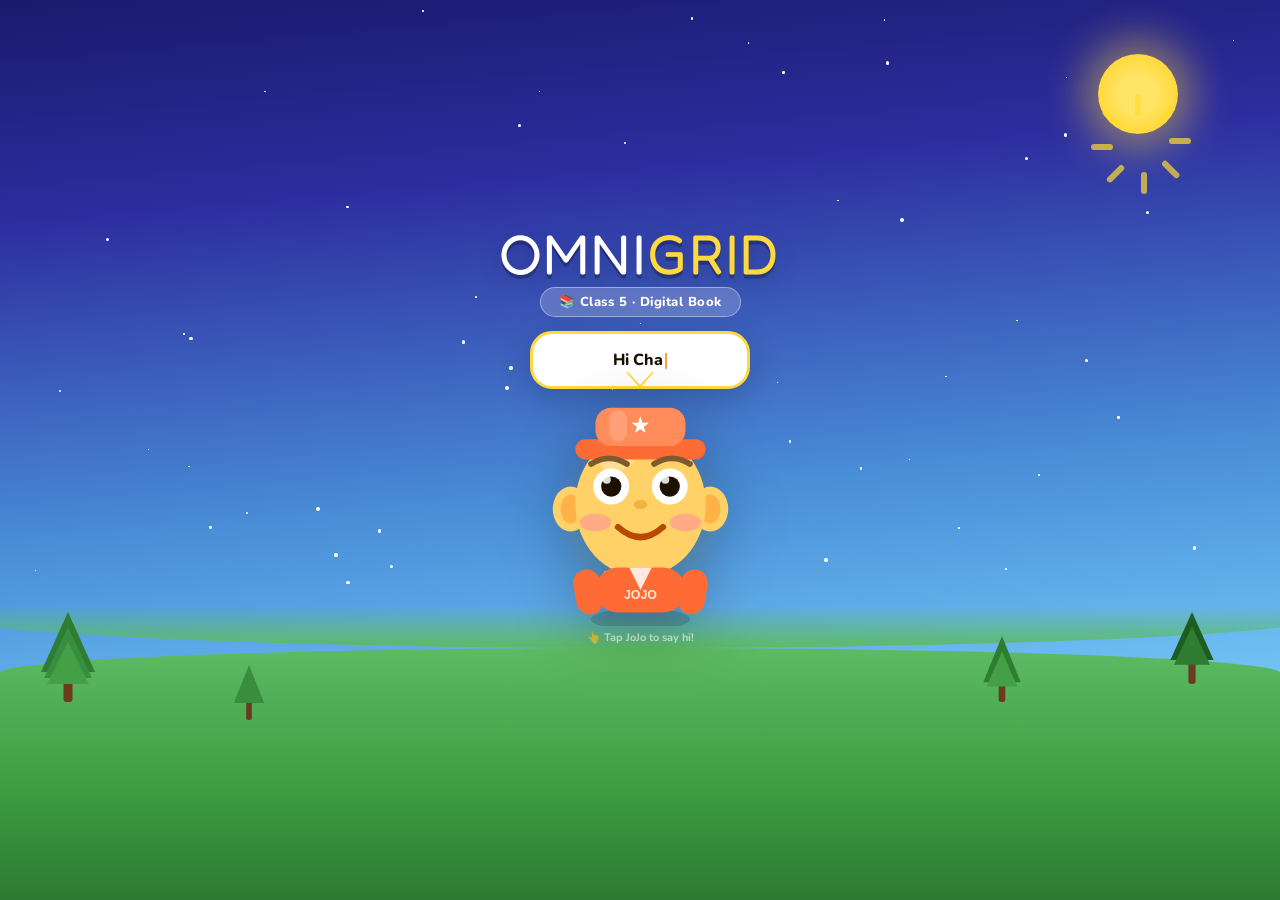
==== commit a2170218: "Add files via upload" ====
--- a/index.html
+++ b/index.html
@@ -1129,7 +1129,8 @@
     div.onmouseout  = ()=> div.style.borderColor = 'transparent';
     div.onclick = ()=>{
       spawnSparkles();
-      setTimeout(()=>alert(`📖 Opening "${ch}" from ${s.name}!\n\n(Lesson content coming soon!)`), 200);
+      // Navigate to chapter file: e.g. maths/ch1.html
+      setTimeout(()=>{ window.location.href = `${key}/ch${i+1}.html`; }, 250);
     };
     list.appendChild(div);
   });
